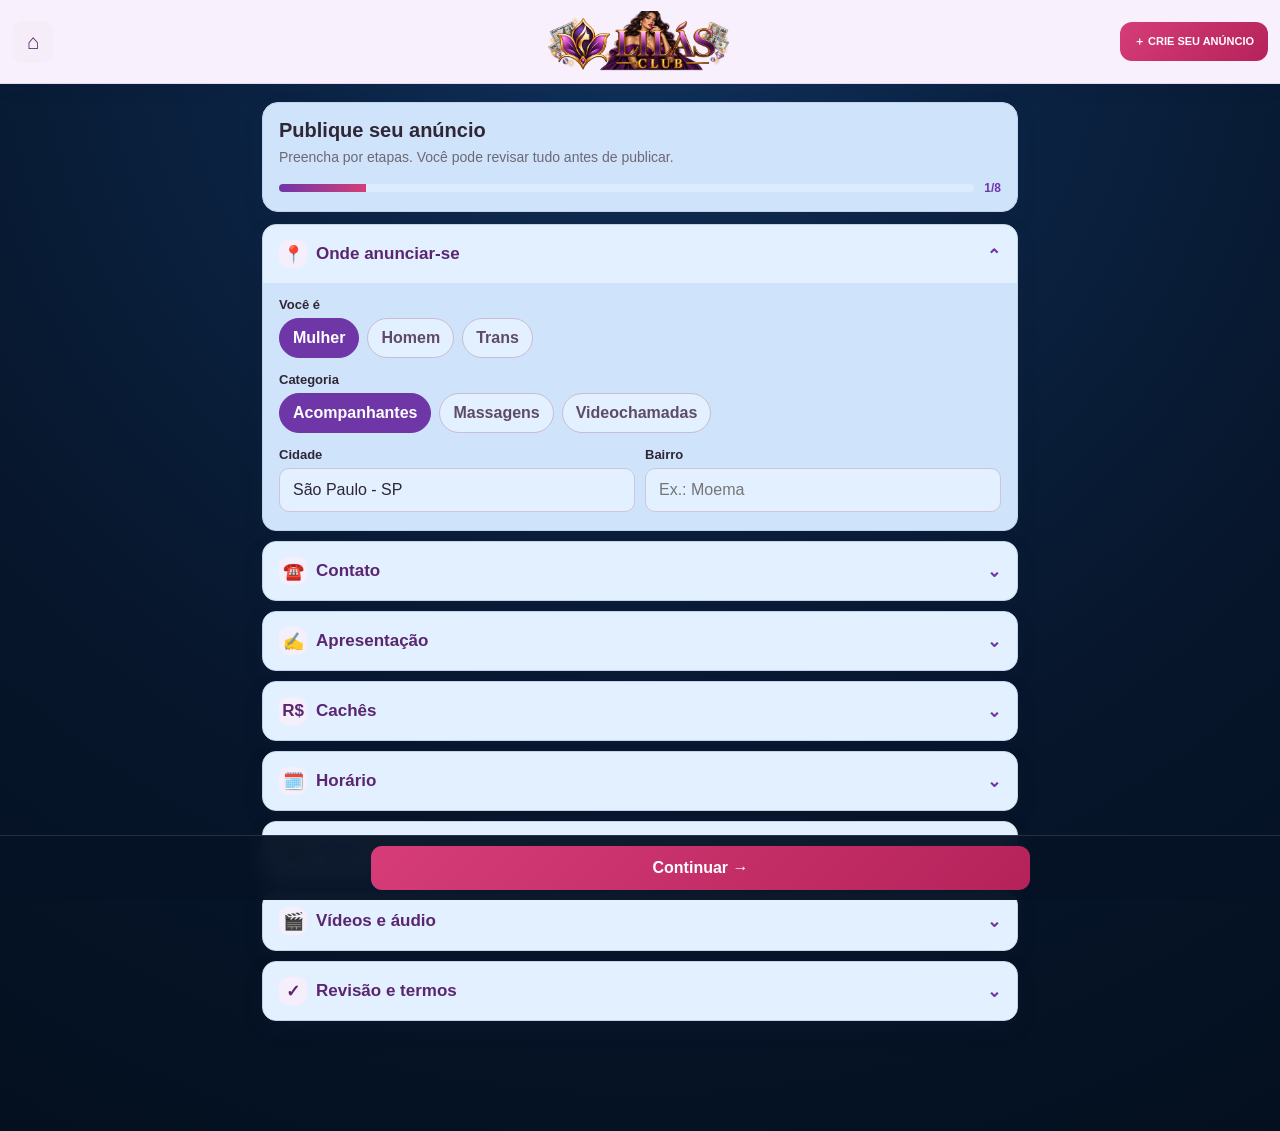
==== anunciar.html @ b7560927 "Add files via upload" ====
<!DOCTYPE html>
<html lang="pt-BR">
<head>
  <meta charset="UTF-8" />
  <meta name="viewport" content="width=device-width, initial-scale=1, viewport-fit=cover" />
  <meta name="theme-color" content="#5b2a86" />
  <title>Criar anúncio | Lilás Club</title>
  <style>
    *{box-sizing:border-box}
    :root{
      --lilas:#6f36a8;--lilas2:#8c52c9;--lilas-claro:#f5effb;--rosa:#d63d78;
      --amarelo:#ffd95a;--texto:#2f2636;--cinza:#6e6874;--borda:#bfd3ea;
      --fundo:#07162c;--branco:#fff;--verde:#1f9d55;--vermelho:#d83343;--azul-bebe:#e2f0ff;--azul-bebe-2:#d3e7ff;--azul-bebe-3:#cfe3fb;
      --sombra:0 8px 24px rgba(61,35,82,.08)
    }
    body{margin:0;font-family:-apple-system,BlinkMacSystemFont,"Segoe UI",Roboto,Arial,sans-serif;background:radial-gradient(circle at top,#12345f 0,#0b2444 28%,#07162c 62%,#04101f 100%);color:var(--texto);min-height:100vh}
    button,input,select,textarea{font:inherit}
    button{cursor:pointer}
    .topbar{min-height:84px;position:sticky;top:0;z-index:30;background:#f8f0fd;display:grid;grid-template-columns:minmax(44px,1fr) auto minmax(44px,1fr);align-items:center;gap:10px;padding:10px 12px;border-bottom:1px solid #e6d6f0;box-shadow:0 4px 16px rgba(43,17,63,.08)}
    .topbar-side{display:flex;align-items:center;gap:8px}.topbar-left{justify-content:flex-start}.topbar-right{justify-content:flex-end}
    .brand{display:flex;align-items:center;justify-content:center;justify-self:center;text-decoration:none}.brand img{display:block;width:min(210px,54vw);max-height:62px;object-fit:contain;object-position:center}
    .icon-btn{border:0;background:#f5eef9;border-radius:12px;width:42px;height:42px;font-size:21px;color:#5b266f}
    .publish{display:inline-flex;align-items:center;justify-content:center;background:linear-gradient(135deg,#d63d78,#b5225a);color:#fff;text-decoration:none;font-size:11px;font-weight:800;padding:12px 14px;border-radius:12px;white-space:nowrap}
    main{max-width:780px;margin:0 auto;padding:18px 12px 100px}
    .intro{background:var(--azul-bebe-3);border:1px solid var(--borda);border-radius:16px;padding:16px;margin-bottom:12px;box-shadow:var(--sombra)}
    .intro h1{font-size:20px;margin:0 0 5px}.intro p{margin:0;color:var(--cinza);font-size:14px;line-height:1.45}
    .progress-wrap{display:flex;align-items:center;gap:10px;margin-top:14px}.progress{height:8px;background:#dcecff;border-radius:99px;overflow:hidden;flex:1}.progress span{display:block;height:100%;width:12.5%;background:linear-gradient(90deg,var(--lilas),var(--rosa));transition:.25s}.progress-text{font-size:12px;font-weight:700;color:var(--lilas)}
    .section{background:var(--azul-bebe-3);border:1px solid var(--borda);border-radius:14px;margin:10px 0;overflow:hidden;box-shadow:var(--sombra)}
    .section-title{width:100%;border:0;background:var(--azul-bebe);display:flex;align-items:center;justify-content:space-between;padding:15px 16px;text-align:left;color:#5b266f;font-weight:800;font-size:17px}
    .section-title .left{display:flex;align-items:center;gap:9px}.badge{width:28px;height:28px;border-radius:9px;background:var(--lilas-claro);display:grid;place-items:center}.chev{transition:.2s;color:var(--lilas)}
    .section.open .chev{transform:rotate(180deg)}
    .section-body{display:none;padding:0 16px 18px}.section.open .section-body{display:block}
    label{display:block;font-size:13px;font-weight:700;margin:14px 0 6px}
    input,select,textarea{width:100%;border:1px solid #cfc5d8;border-radius:10px;padding:12px 13px;background:var(--azul-bebe);color:var(--texto);outline:none}
    input:focus,select:focus,textarea:focus{border-color:var(--lilas2);box-shadow:0 0 0 3px rgba(140,82,201,.12)}
    textarea{min-height:150px;resize:vertical}.hint{font-size:12px;color:var(--cinza);margin-top:5px;line-height:1.4}.counter{text-align:right;font-size:11px;color:var(--cinza);margin-top:4px}
    .chips{display:flex;flex-wrap:wrap;gap:8px}.chip{border:1px solid #cabbd6;background:var(--azul-bebe);padding:10px 13px;border-radius:999px;font-weight:700;color:#5f4b69}.chip.active{background:var(--lilas);border-color:var(--lilas);color:white}
    .grid2{display:grid;grid-template-columns:1fr 1fr;gap:10px}.grid3{display:grid;grid-template-columns:repeat(3,1fr);gap:10px}
    .money{position:relative}.money span{position:absolute;left:13px;top:50%;transform:translateY(-50%);font-weight:800;color:var(--lilas)}.money input{padding-left:31px}
    .days{display:grid;grid-template-columns:repeat(4,1fr);gap:7px}.day{border:1px solid var(--borda);background:var(--azul-bebe);padding:10px 5px;border-radius:9px;font-size:12px;font-weight:800}.day.active{background:var(--lilas-claro);border-color:var(--lilas2);color:var(--lilas)}
    .photo-toolbar{display:flex;justify-content:space-between;gap:10px;align-items:center;margin:8px 0 12px}.upload-btn{display:inline-flex;align-items:center;justify-content:center;gap:7px;background:var(--lilas);color:#fff;border:0;border-radius:10px;padding:11px 14px;font-weight:800}.upload-btn.secondary{background:#dcecff;color:var(--lilas)}
    #fotosInput,#videosInput,#audioInput{display:none}
    .photo-grid{display:grid;grid-template-columns:repeat(3,1fr);gap:9px}.photo-card{aspect-ratio:3/4;background:#eeeaf1;border-radius:12px;overflow:hidden;position:relative;border:2px solid transparent}.photo-card.cover{border-color:var(--amarelo);box-shadow:0 0 0 2px rgba(255,217,90,.3)}.photo-card img{width:100%;height:100%;object-fit:contain;background:#18131c}.photo-actions{position:absolute;left:5px;right:5px;bottom:5px;display:flex;gap:4px}.photo-actions button{flex:1;border:0;border-radius:7px;background:rgba(30,20,36,.78);color:#fff;padding:6px 3px;font-size:10px;font-weight:800}.cover-tag{position:absolute;top:6px;left:6px;background:var(--amarelo);color:#402f00;font-size:10px;font-weight:900;border-radius:6px;padding:4px 6px}
    .empty-box{border:2px dashed #d6c9df;border-radius:12px;padding:24px;text-align:center;color:var(--cinza);background:var(--azul-bebe)}
    .file-list{display:grid;gap:7px;margin-top:10px}.file-item{display:flex;justify-content:space-between;gap:10px;background:var(--azul-bebe-2);border-radius:9px;padding:10px;font-size:12px}.file-item button{border:0;background:transparent;color:var(--vermelho);font-weight:800}
    .check{display:flex;gap:10px;align-items:flex-start;margin:12px 0;font-size:12px;line-height:1.45}.check input{width:20px;height:20px;flex:0 0 auto;margin-top:1px}
    .bottom-bar{position:fixed;left:0;right:0;bottom:0;background:rgba(6,18,37,.96);backdrop-filter:blur(10px);border-top:1px solid rgba(255,255,255,.12);padding:10px 12px calc(10px + env(safe-area-inset-bottom));z-index:30}.bottom-inner{max-width:780px;margin:auto;display:flex;gap:9px}.nav-btn,.publish-btn{border:0;border-radius:11px;padding:13px 14px;font-weight:900}.nav-btn{background:#cfe3fb;color:var(--lilas);min-width:112px}.publish-btn{background:linear-gradient(135deg,var(--rosa),#b5225a);color:white;flex:1}.publish-btn:disabled{opacity:.55}
    .status{display:none;border-radius:10px;padding:12px;margin:10px 0;font-size:13px;font-weight:700}.status.ok{display:block;background:#e9f8ef;color:#18733f}.status.err{display:block;background:#fdecef;color:#a92134}
    @media(max-width:560px){.grid3{grid-template-columns:1fr}.grid2{grid-template-columns:1fr 1fr}.days{grid-template-columns:repeat(4,1fr)}.photo-grid{grid-template-columns:repeat(2,1fr)}.publish{font-size:10px;padding:10px 12px}.brand img{width:min(190px,48vw)}}

    /* Enquadramento automático + editor manual */
    .photo-actions{z-index:4}.photo-actions button[data-adjust]{background:rgba(111,54,168,.92)}
    .frame-mode{position:absolute;top:6px;right:6px;z-index:4;background:rgba(12,17,29,.78);color:#fff;border-radius:7px;padding:4px 6px;font-size:9px;font-weight:900}
    .crop-modal{position:fixed;inset:0;z-index:100;background:rgba(5,10,20,.86);display:none;align-items:center;justify-content:center;padding:14px}.crop-modal.open{display:flex}
    .crop-box{width:min(94vw,430px);max-height:94vh;overflow:auto;background:#fff;border-radius:18px;padding:14px;box-shadow:0 18px 60px rgba(0,0,0,.38)}
    .crop-head{display:flex;align-items:center;justify-content:space-between;gap:10px;margin-bottom:10px}.crop-head strong{color:#5b266f}.crop-close{border:0;background:#edf4ff;width:36px;height:36px;border-radius:50%;font-size:20px}
    .crop-preview{width:100%;aspect-ratio:3/4;background:#17131b;border-radius:14px;overflow:hidden;display:grid;place-items:center}.crop-preview canvas{width:100%;height:100%;display:block}
    .crop-modes{display:grid;grid-template-columns:1fr 1fr;gap:8px;margin:12px 0}.crop-modes button{border:1px solid #cfc5d8;border-radius:10px;padding:10px;background:#eef5ff;color:#55335f;font-weight:900}.crop-modes button.active{background:var(--lilas);color:#fff;border-color:var(--lilas)}
    .crop-controls{display:grid;gap:9px}.crop-controls label{margin:0;font-size:12px}.crop-controls input[type=range]{padding:0;border:0;background:transparent}.crop-controls.disabled{opacity:.42;pointer-events:none}
    .crop-actions{display:grid;grid-template-columns:1fr 1fr;gap:8px;margin-top:12px}.crop-actions button{border:0;border-radius:11px;padding:12px;font-weight:900}.crop-reset{background:#e5efff;color:#5b266f}.crop-save{background:linear-gradient(135deg,var(--lilas),var(--rosa));color:#fff}
    .auto-note{font-size:11px;color:#6e6874;line-height:1.4;margin:8px 0 0}
  
    .video-cards{display:grid;gap:12px;margin-top:12px}.video-card{background:#f7f2fa;border:1px solid #e5d7ec;border-radius:14px;padding:10px}.video-card video{width:100%;aspect-ratio:3/4;object-fit:contain;background:#17131b;border-radius:11px;display:block}.video-name{font-size:12px;font-weight:800;margin:8px 0;overflow:hidden;text-overflow:ellipsis;white-space:nowrap}.video-cover-controls{display:grid;grid-template-columns:1fr 1fr;gap:7px}.video-cover-controls button{border:1px solid #d9c7e2;background:#fff;border-radius:9px;padding:8px;font-weight:800}.video-cover-controls button.active{background:#6d1c8e;color:#fff;border-color:#6d1c8e}.video-slider{margin-top:9px}.video-slider input{width:100%}.video-cover-hint{font-size:11px;color:#7b687f;margin-top:5px}.video-remove{margin-top:8px;width:100%;border:0;background:#eee5f2;border-radius:8px;padding:7px;font-weight:800;color:#60356f}
</style>
</head>
<body>
<header class="topbar">
  <div class="topbar-side topbar-left">
    <a class="icon-btn" href="index.html" aria-label="Início" style="display:grid;place-items:center;text-decoration:none">⌂</a>
  </div>
  <a class="brand" href="index.html"><img src="logo-lilas-club.png" alt="Lilás Club" /></a>
  <div class="topbar-side topbar-right">
    <a class="publish" href="anunciar.html">＋ CRIE SEU ANÚNCIO</a>
  </div>
</header>
<main>
  <div class="intro">
    <h1>Publique seu anúncio</h1>
    <p>Preencha por etapas. Você pode revisar tudo antes de publicar.</p>
    <div class="progress-wrap"><div class="progress"><span id="progressBar"></span></div><div class="progress-text" id="progressText">1/8</div></div>
  </div>
  <div id="status" class="status"></div>

  <section class="section open" data-step="0">
    <button class="section-title" type="button"><span class="left"><span class="badge">📍</span>Onde anunciar-se</span><span class="chev">⌄</span></button>
    <div class="section-body">
      <label>Você é</label><div class="chips" data-choice="genero"><button class="chip active" data-value="Mulher" type="button">Mulher</button><button class="chip" data-value="Homem" type="button">Homem</button><button class="chip" data-value="Trans" type="button">Trans</button></div>
      <label>Categoria</label><div class="chips" data-choice="categoria"><button class="chip active" data-value="Acompanhantes" type="button">Acompanhantes</button><button class="chip" data-value="Massagens" type="button">Massagens</button><button class="chip" data-value="Videochamadas" type="button">Videochamadas</button></div>
      <div class="grid2"><div><label for="cidade">Cidade</label><input id="cidade" value="São Paulo - SP" placeholder="Cidade" /></div><div><label for="bairro">Bairro</label><input id="bairro" placeholder="Ex.: Moema" /></div></div>
    </div>
  </section>

  <section class="section" data-step="1">
    <button class="section-title" type="button"><span class="left"><span class="badge">☎️</span>Contato</span><span class="chev">⌄</span></button>
    <div class="section-body"><label for="telefone">Telefone / WhatsApp</label><input id="telefone" inputmode="tel" placeholder="(11) 99999-9999" /><div class="hint">O número poderá ser usado como contato do anúncio.</div></div>
  </section>

  <section class="section" data-step="2">
    <button class="section-title" type="button"><span class="left"><span class="badge">✍️</span>Apresentação</span><span class="chev">⌄</span></button>
    <div class="section-body">
      <label for="nome">Nome do perfil</label><input id="nome" maxlength="40" placeholder="Como quer aparecer no site" />
      <label for="idade">Idade</label><select id="idade"><option value="">Selecione sua idade</option></select>
      <label for="titulo">Título do anúncio</label><input id="titulo" maxlength="70" placeholder="Uma frase curta para o seu anúncio" /><div class="counter"><span id="tituloCount">0</span>/70</div>
      <label for="descricao">Texto</label><textarea id="descricao" maxlength="1200" placeholder="Escreva sua apresentação..."></textarea><div class="counter"><span id="descCount">0</span>/1200</div>
    </div>
  </section>

  <section class="section" data-step="3">
    <button class="section-title" type="button"><span class="left"><span class="badge">R$</span>Cachês</span><span class="chev">⌄</span></button>
    <div class="section-body">
      <div class="grid3">
        <div><label for="preco15">15 minutos</label><div class="money"><span>R$</span><input id="preco15" inputmode="decimal" placeholder="0" /></div></div>
        <div><label for="preco30">30 minutos</label><div class="money"><span>R$</span><input id="preco30" inputmode="decimal" placeholder="0" /></div></div>
        <div><label for="preco60">1 hora</label><div class="money"><span>R$</span><input id="preco60" inputmode="decimal" placeholder="0" /></div></div>
      </div>
      <div class="hint">Valores são opcionais no protótipo e podem ser alterados depois.</div>
    </div>
  </section>

  <section class="section" data-step="4">
    <button class="section-title" type="button"><span class="left"><span class="badge">🗓️</span>Horário</span><span class="chev">⌄</span></button>
    <div class="section-body">
      <label>Dias disponíveis</label><div class="days" id="days"><button class="day active" data-day="Seg" type="button">Seg</button><button class="day active" data-day="Ter" type="button">Ter</button><button class="day active" data-day="Qua" type="button">Qua</button><button class="day active" data-day="Qui" type="button">Qui</button><button class="day active" data-day="Sex" type="button">Sex</button><button class="day" data-day="Sáb" type="button">Sáb</button><button class="day" data-day="Dom" type="button">Dom</button></div>
      <div class="grid2"><div><label for="horaInicio">Das</label><input id="horaInicio" type="time" value="09:00" /></div><div><label for="horaFim">Até</label><input id="horaFim" type="time" value="22:00" /></div></div>
    </div>
  </section>

  <section class="section" data-step="5">
    <button class="section-title" type="button"><span class="left"><span class="badge">📷</span>Fotos</span><span class="chev">⌄</span></button>
    <div class="section-body">
      <p class="hint"><b>Teste atual: até 6 fotos.</b> Depois aumentamos para 12. Toque em “Capa” para escolher a primeira foto do anúncio.</p>
      <div class="photo-toolbar"><label class="upload-btn" for="fotosInput">＋ Adicionar fotos</label><button class="upload-btn secondary" id="limparFotos" type="button">Limpar</button></div>
      <input id="fotosInput" type="file" accept="image/*" multiple />
      <div id="photoGrid" class="photo-grid"></div><div id="photoEmpty" class="empty-box">Nenhuma foto adicionada ainda.</div>
    </div>
  </section>

  <section class="section" data-step="6">
    <button class="section-title" type="button"><span class="left"><span class="badge">🎬</span>Vídeos e áudio</span><span class="chev">⌄</span></button>
    <div class="section-body">
      <label>Vídeos</label><div class="hint">O sistema escolhe uma capa automaticamente. Se quiser, você pode escolher manualmente o quadro do vídeo antes de publicar.</div>
      <label class="upload-btn" for="videosInput" style="margin-top:10px">＋ Adicionar vídeos</label><input id="videosInput" type="file" accept="video/*" multiple /><div id="videoList" class="video-cards"></div>
      <label style="margin-top:18px">Áudio de apresentação</label><div class="hint">Você poderá colocar um áudio curto de apresentação.</div>
      <label class="upload-btn" for="audioInput" style="margin-top:10px;background:var(--verde)">🎤 Carregar áudio</label><input id="audioInput" type="file" accept="audio/*" /><div id="audioList" class="file-list"></div>
    </div>
  </section>

  <section class="section" data-step="7">
    <button class="section-title" type="button"><span class="left"><span class="badge">✓</span>Revisão e termos</span><span class="chev">⌄</span></button>
    <div class="section-body">
      <label class="check"><input id="adulto" type="checkbox" /> <span>Declaro que sou maior de 18 anos e que todas as pessoas eventualmente exibidas no anúncio são adultas e consentiram com a publicação.</span></label>
      <label class="check"><input id="responsavel" type="checkbox" /> <span>Declaro que as informações enviadas são de minha responsabilidade e aceito as regras, a política de privacidade e os termos do Lilás Club.</span></label>
      <div class="hint">O Lilás Club não permite conteúdo envolvendo menores, coerção, exploração ou publicação sem consentimento.</div>
    </div>
  </section>
</main>


<div id="cropModal" class="crop-modal" aria-hidden="true">
  <div class="crop-box">
    <div class="crop-head"><strong>Ajustar enquadramento</strong><button id="cropClose" class="crop-close" type="button">×</button></div>
    <div class="crop-preview"><canvas id="cropCanvas" width="900" height="1200"></canvas></div>
    <div class="crop-modes">
      <button id="modeAuto" type="button" class="active">✨ Automático</button>
      <button id="modeManual" type="button">✋ Manual</button>
    </div>
    <div id="manualControls" class="crop-controls disabled">
      <label>Zoom <input id="cropZoom" type="range" min="100" max="220" value="100"></label>
      <label>Horizontal <input id="cropX" type="range" min="0" max="100" value="50"></label>
      <label>Vertical <input id="cropY" type="range" min="0" max="100" value="50"></label>
    </div>
    <p class="auto-note">Automático mantém a foto inteira e completa o card discretamente. Manual permite ampliar e mover a imagem antes de publicar.</p>
    <div class="crop-actions"><button id="cropReset" class="crop-reset" type="button">↺ Restaurar</button><button id="cropSave" class="crop-save" type="button">Usar enquadramento</button></div>
  </div>
</div>

<div class="bottom-bar"><div class="bottom-inner"><button id="prevBtn" class="nav-btn" type="button">← Voltar</button><button id="nextBtn" class="publish-btn" type="button">Continuar →</button></div></div>

<script>
  const sections=[...document.querySelectorAll('.section')];
  let current=0;
  let genero='Mulher', categoria='Acompanhantes';
  let fotos=[]; let fotoOriginais=[]; let fotoModos=[]; let capaIndex=0; let videos=[]; let videoItens=[]; let audio='';
  let editIndex=-1, editMode='auto', editorImg=null;
  const MAX_FOTOS=6;
  const $=id=>document.getElementById(id);

  for(let i=18;i<=70;i++){ const o=document.createElement('option'); o.value=i; o.textContent=i+' anos'; $('idade').appendChild(o); }

  function openStep(n){ current=Math.max(0,Math.min(sections.length-1,n)); sections.forEach((s,i)=>s.classList.toggle('open',i===current)); sections[current].scrollIntoView({behavior:'smooth',block:'start'}); $('progressBar').style.width=((current+1)/sections.length*100)+'%'; $('progressText').textContent=(current+1)+'/'+sections.length; $('prevBtn').style.visibility=current===0?'hidden':'visible'; $('nextBtn').textContent=current===sections.length-1?'Publicar anúncio':'Continuar →'; }
  document.querySelectorAll('.section-title').forEach((b,i)=>b.addEventListener('click',()=>openStep(i)));
  $('prevBtn').addEventListener('click',()=>openStep(current-1));
  $('nextBtn').addEventListener('click',()=>{ if(current<sections.length-1){ if(validateStep(current)) openStep(current+1); } else publicar(); });

  document.querySelectorAll('[data-choice]').forEach(group=>group.addEventListener('click',e=>{ const btn=e.target.closest('.chip'); if(!btn)return; group.querySelectorAll('.chip').forEach(x=>x.classList.remove('active')); btn.classList.add('active'); if(group.dataset.choice==='genero')genero=btn.dataset.value; else categoria=btn.dataset.value; }));
  $('days').addEventListener('click',e=>{const b=e.target.closest('.day'); if(b)b.classList.toggle('active')});
  $('titulo').addEventListener('input',()=> $('tituloCount').textContent=$('titulo').value.length);
  $('descricao').addEventListener('input',()=> $('descCount').textContent=$('descricao').value.length);

  function validateStep(step){ hideStatus(); if(step===0 && (!$('cidade').value.trim()||!$('bairro').value.trim())) return fail('Preencha cidade e bairro.'); if(step===1 && !$('telefone').value.trim()) return fail('Informe um telefone ou WhatsApp.'); if(step===2 && (!$('nome').value.trim()||!$('idade').value||!$('titulo').value.trim()||!$('descricao').value.trim())) return fail('Complete nome, idade, título e apresentação.'); return true; }
  function fail(msg){ showStatus(msg,'err'); return false; }
  function showStatus(msg,type){ const s=$('status'); s.textContent=msg; s.className='status '+type; s.scrollIntoView({behavior:'smooth',block:'center'}); }
  function hideStatus(){ $('status').className='status'; }

  function loadImageFromFile(file,maxSide=1800,quality=.88){
    return new Promise((resolve,reject)=>{
      const reader=new FileReader();
      reader.onload=e=>{const img=new Image(); img.onload=()=>{
        const scale=Math.min(1,maxSide/Math.max(img.width,img.height));
        const c=document.createElement('canvas'); c.width=Math.max(1,Math.round(img.width*scale)); c.height=Math.max(1,Math.round(img.height*scale));
        const x=c.getContext('2d'); x.imageSmoothingQuality='high'; x.drawImage(img,0,0,c.width,c.height);
        resolve(c.toDataURL('image/jpeg',quality));
      }; img.onerror=reject; img.src=e.target.result;}; reader.onerror=reject; reader.readAsDataURL(file);
    });
  }

  function imageFromData(src){return new Promise((resolve,reject)=>{const i=new Image();i.onload=()=>resolve(i);i.onerror=reject;i.src=src})}
  function drawCover(ctx,img,w,h,zoom=1,posX=.5,posY=.5){
    const base=Math.max(w/img.width,h/img.height), sc=base*zoom, dw=img.width*sc, dh=img.height*sc;
    const overflowX=Math.max(0,dw-w), overflowY=Math.max(0,dh-h);
    const dx=-overflowX*posX, dy=-overflowY*posY; ctx.drawImage(img,dx,dy,dw,dh);
  }
  function drawAutoFrame(ctx,img,w,h){
    ctx.clearRect(0,0,w,h); ctx.save(); ctx.filter='blur(34px) brightness(.58)';
    drawCover(ctx,img,w,h,1.16,.5,.5); ctx.restore();
    ctx.fillStyle='rgba(10,8,12,.12)';ctx.fillRect(0,0,w,h);
    const sc=Math.min(w/img.width,h/img.height), dw=img.width*sc, dh=img.height*sc;
    ctx.drawImage(img,(w-dw)/2,(h-dh)/2,dw,dh);
  }
  async function makeAutoFrame(src){const img=await imageFromData(src);const c=document.createElement('canvas');c.width=900;c.height=1200;drawAutoFrame(c.getContext('2d'),img,900,1200);return c.toDataURL('image/jpeg',.86)}

  $('fotosInput').addEventListener('change',async e=>{
    const files=[...e.target.files], available=MAX_FOTOS-fotos.length; if(available<=0)return fail('Você já adicionou '+MAX_FOTOS+' fotos.');
    for(const f of files.slice(0,available)){ if(!f.type.startsWith('image/'))continue; try{
      const original=await loadImageFromFile(f); fotoOriginais.push(original); fotos.push(await makeAutoFrame(original)); fotoModos.push('auto');
    }catch{}}
    if(fotos.length===1)capaIndex=0; renderFotos(); e.target.value='';
  });
  $('limparFotos').addEventListener('click',()=>{fotos=[];fotoOriginais=[];fotoModos=[];capaIndex=0;renderFotos()});
  function renderFotos(){ const g=$('photoGrid'); g.innerHTML=''; $('photoEmpty').style.display=fotos.length?'none':'block'; fotos.forEach((src,i)=>{ const d=document.createElement('div'); d.className='photo-card'+(i===capaIndex?' cover':''); d.innerHTML=`${i===capaIndex?'<span class="cover-tag">CAPA</span>':''}<span class="frame-mode">${fotoModos[i]==='manual'?'MANUAL':'AUTO'}</span><img alt="Foto ${i+1}" src="${src}"><div class="photo-actions"><button type="button" data-cover="${i}">Capa</button><button type="button" data-adjust="${i}">Ajustar</button><button type="button" data-remove="${i}">Excluir</button></div>`; g.appendChild(d); }); }
  $('photoGrid').addEventListener('click',e=>{ const c=e.target.dataset.cover, a=e.target.dataset.adjust, r=e.target.dataset.remove; if(c!==undefined){capaIndex=Number(c);renderFotos()} if(a!==undefined)openEditor(Number(a)); if(r!==undefined){const idx=Number(r);fotos.splice(idx,1);fotoOriginais.splice(idx,1);fotoModos.splice(idx,1); if(capaIndex>=fotos.length)capaIndex=Math.max(0,fotos.length-1); else if(idx<capaIndex)capaIndex--; renderFotos()} });

  const cropCtx=$('cropCanvas').getContext('2d');
  async function openEditor(i){editIndex=i;editorImg=await imageFromData(fotoOriginais[i]||fotos[i]);editMode=fotoModos[i]||'auto';$('cropZoom').value=100;$('cropX').value=50;$('cropY').value=50;$('cropModal').classList.add('open');$('cropModal').setAttribute('aria-hidden','false');setMode(editMode);drawEditor()}
  function closeEditor(){$('cropModal').classList.remove('open');$('cropModal').setAttribute('aria-hidden','true');editIndex=-1;editorImg=null}
  function setMode(m){editMode=m;$('modeAuto').classList.toggle('active',m==='auto');$('modeManual').classList.toggle('active',m==='manual');$('manualControls').classList.toggle('disabled',m==='auto');drawEditor()}
  function drawEditor(){if(!editorImg)return;const c=$('cropCanvas'),w=c.width,h=c.height;if(editMode==='auto')drawAutoFrame(cropCtx,editorImg,w,h);else{cropCtx.clearRect(0,0,w,h);cropCtx.fillStyle='#17131b';cropCtx.fillRect(0,0,w,h);drawCover(cropCtx,editorImg,w,h,Number($('cropZoom').value)/100,Number($('cropX').value)/100,Number($('cropY').value)/100)}}
  $('modeAuto').addEventListener('click',()=>setMode('auto'));$('modeManual').addEventListener('click',()=>setMode('manual'));
  ['cropZoom','cropX','cropY'].forEach(id=>$(id).addEventListener('input',drawEditor));
  $('cropReset').addEventListener('click',()=>{$('cropZoom').value=100;$('cropX').value=50;$('cropY').value=50;setMode('auto')});
  $('cropClose').addEventListener('click',closeEditor);$('cropModal').addEventListener('click',e=>{if(e.target===$('cropModal'))closeEditor()});
  $('cropSave').addEventListener('click',()=>{if(editIndex<0)return;drawEditor();fotos[editIndex]=$('cropCanvas').toDataURL('image/jpeg',.86);fotoModos[editIndex]=editMode;renderFotos();closeEditor()});

  $('videosInput').addEventListener('change',e=>{
    videoItens.forEach(v=>{if(v.url)URL.revokeObjectURL(v.url)});
    const fs=[...e.target.files].slice(0,3);
    videoItens=fs.map(f=>({name:f.name,url:URL.createObjectURL(f),mode:'auto',time:0,duration:0}));
    videos=fs.map(f=>f.name); renderFiles(); e.target.value='';
  });
  $('audioInput').addEventListener('change',e=>{ audio=e.target.files[0]?.name||''; renderFiles(); });
  function setVideoMode(i,mode){const v=videoItens[i];if(!v)return;v.mode=mode;if(mode==='auto'&&v.duration){v.time=Math.min(Math.max(v.duration*.12,.2),1.5)}renderFiles()}
  function setVideoTime(i,value){const v=videoItens[i];if(!v)return;v.mode='manual';v.time=Number(value)||0;const el=document.querySelector(`[data-video-preview="${i}"]`);if(el&&isFinite(v.time))el.currentTime=v.time;const tag=document.querySelector(`[data-video-time="${i}"]`);if(tag)tag.textContent=v.time.toFixed(1)+'s'}
  function removeVideo(i){const v=videoItens[i];if(v?.url)URL.revokeObjectURL(v.url);videoItens.splice(i,1);videos.splice(i,1);renderFiles()}
  function onVideoMeta(i,el){const v=videoItens[i];if(!v)return;v.duration=Number(el.duration)||0;if(v.mode==='auto'){v.time=Math.min(Math.max(v.duration*.12,.2),1.5)}el.currentTime=Math.min(v.time,Math.max(0,v.duration-.05));const r=document.querySelector(`[data-video-range="${i}"]`);if(r){r.max=Math.max(.1,v.duration);r.value=v.time}const t=document.querySelector(`[data-video-time="${i}"]`);if(t)t.textContent=v.time.toFixed(1)+'s'}
  function renderFiles(){
    $('videoList').innerHTML=videoItens.map((v,i)=>`<div class="video-card"><video data-video-preview="${i}" src="${v.url}" muted playsinline preload="metadata" onloadedmetadata="onVideoMeta(${i},this)"></video><div class="video-name">🎬 ${escapeHtml(v.name)}</div><div class="video-cover-controls"><button type="button" class="${v.mode==='auto'?'active':''}" onclick="setVideoMode(${i},'auto')">✨ Capa automática</button><button type="button" class="${v.mode==='manual'?'active':''}" onclick="setVideoMode(${i},'manual')">✋ Escolher quadro</button></div><div class="video-slider"><input data-video-range="${i}" type="range" min="0" max="${Math.max(.1,v.duration||1)}" step="0.1" value="${v.time||0}" ${v.mode==='manual'?'':'disabled'} oninput="setVideoTime(${i},this.value)"><div class="video-cover-hint">Quadro da capa: <b data-video-time="${i}">${(v.time||0).toFixed(1)}s</b> · ${v.mode==='auto'?'automático':'manual'}</div></div><button class="video-remove" type="button" onclick="removeVideo(${i})">Excluir vídeo</button></div>`).join('');
    $('audioList').innerHTML=audio?`<div class="file-item"><span>🎤 ${escapeHtml(audio)}</span><button type="button" onclick="audio='';renderFiles()">Excluir</button></div>`:'';
  }
  function escapeHtml(s){return s.replace(/[&<>'"]/g,c=>({'&':'&amp;','<':'&lt;','>':'&gt;',"'":'&#39;','"':'&quot;'}[c]))}

  function publicar(){ hideStatus(); if(!$('adulto').checked||!$('responsavel').checked)return fail('Marque as duas declarações antes de publicar.'); if(!$('nome').value.trim()||!$('cidade').value.trim()||!$('bairro').value.trim())return fail('Revise os campos obrigatórios do cadastro.');
    const dias=[...document.querySelectorAll('.day.active')].map(b=>b.dataset.day);
    const perfil={
      nome:$('nome').value.trim(), categoria, cidade:$('cidade').value.trim(), bairro:$('bairro').value.trim(), descricao:$('descricao').value.trim(), foto:fotos[capaIndex]||'',
      genero, telefone:$('telefone').value.trim(), idade:Number($('idade').value), titulo:$('titulo').value.trim(),
      caches:{min15:$('preco15').value.trim(),min30:$('preco30').value.trim(),hora1:$('preco60').value.trim()},
      horario:{dias,inicio:$('horaInicio').value,fim:$('horaFim').value}, fotos, fotoModos, capaIndex, videos, videoCapas:videoItens.map(v=>({nome:v.name,modo:v.mode,tempo:Number((v.time||0).toFixed(1))})), audio,
      atualizadoEm:new Date().toISOString()
    };
    try{ localStorage.setItem('lilasPerfil',JSON.stringify(perfil)); showStatus('Anúncio salvo com sucesso! Abrindo a página inicial…','ok'); setTimeout(()=>window.location.href='index.html',700); }
    catch(err){ fail('As fotos ficaram grandes demais para este protótipo. Tente usar menos fotos por enquanto.'); }
  }

  renderFotos(); openStep(0);
</script>
</body>
</html>
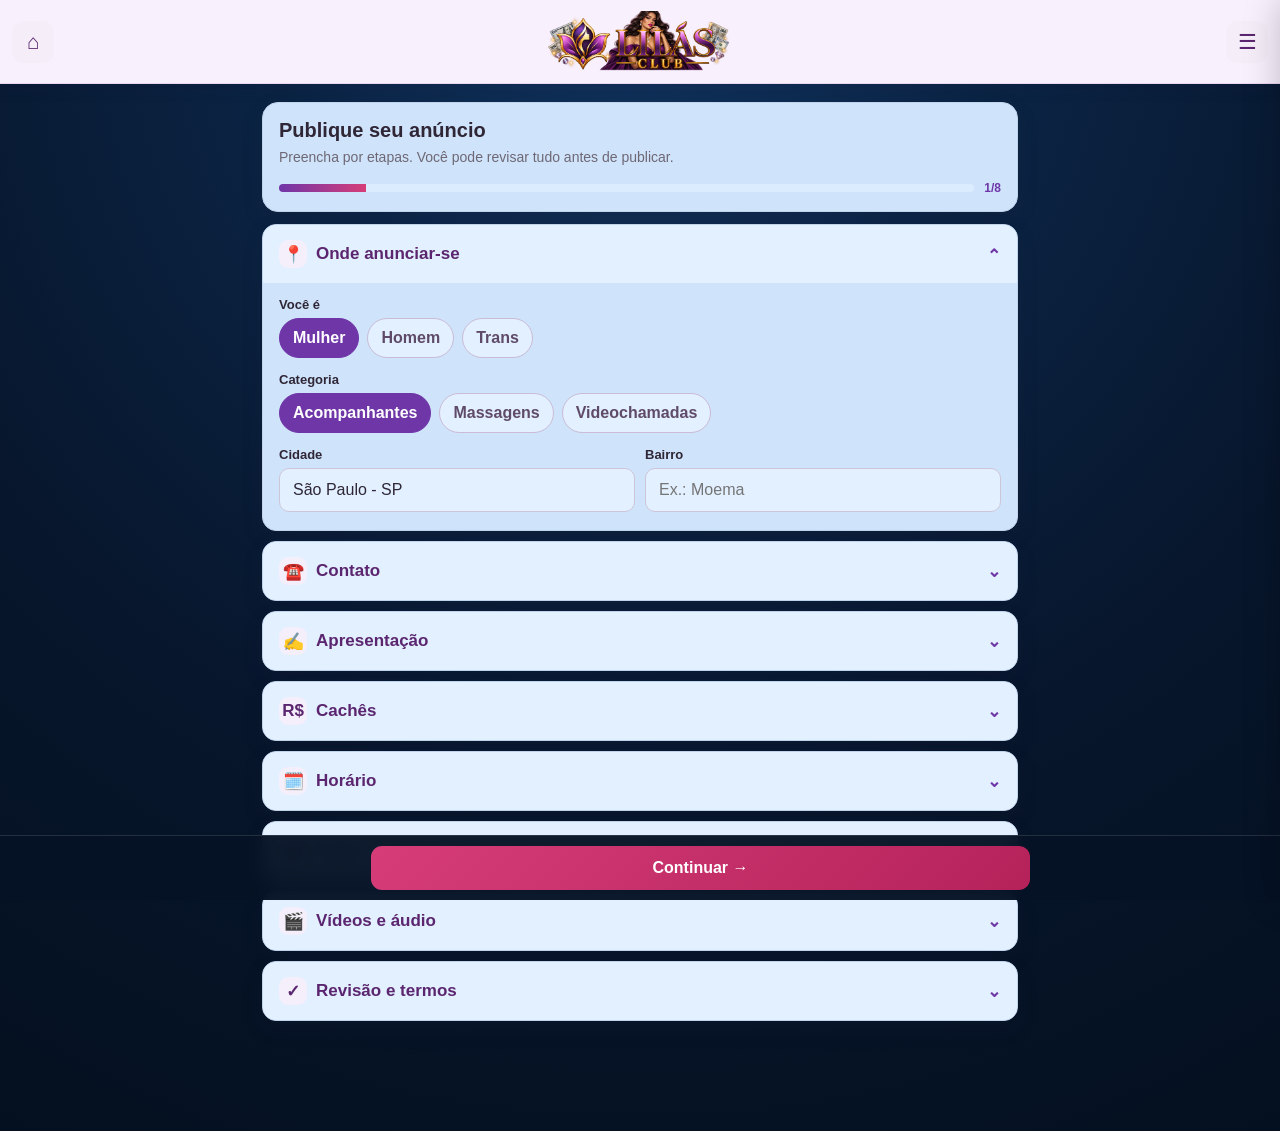
==== commit 2da4650a: "Add files via upload" ====
--- a/anunciar.html
+++ b/anunciar.html
@@ -61,6 +61,15 @@
     .auto-note{font-size:11px;color:#6e6874;line-height:1.4;margin:8px 0 0}
   
     .video-cards{display:grid;gap:12px;margin-top:12px}.video-card{background:#f7f2fa;border:1px solid #e5d7ec;border-radius:14px;padding:10px}.video-card video{width:100%;aspect-ratio:3/4;object-fit:contain;background:#17131b;border-radius:11px;display:block}.video-name{font-size:12px;font-weight:800;margin:8px 0;overflow:hidden;text-overflow:ellipsis;white-space:nowrap}.video-cover-controls{display:grid;grid-template-columns:1fr 1fr;gap:7px}.video-cover-controls button{border:1px solid #d9c7e2;background:#fff;border-radius:9px;padding:8px;font-weight:800}.video-cover-controls button.active{background:#6d1c8e;color:#fff;border-color:#6d1c8e}.video-slider{margin-top:9px}.video-slider input{width:100%}.video-cover-hint{font-size:11px;color:#7b687f;margin-top:5px}.video-remove{margin-top:8px;width:100%;border:0;background:#eee5f2;border-radius:8px;padding:7px;font-weight:800;color:#60356f}
+
+    /* Cabeçalho completo: mesma identidade, logo central e menu funcional */
+    .top-menu-drawer{position:fixed;right:-320px;top:0;bottom:0;width:min(310px,88vw);z-index:90;background:#f8f0fd;padding:22px;transition:right .24s ease;box-shadow:-10px 0 35px rgba(0,0,0,.22)}
+    .top-menu-drawer.open{right:0}.top-menu-drawer .drawer-close{float:right;border:0;background:transparent;font-size:30px;color:#5b266f}
+    .top-menu-drawer .drawer-logo{display:block;width:210px;max-width:80%;margin:10px auto 24px;height:auto}
+    .top-menu-drawer a{display:block;padding:14px 4px;border-bottom:1px solid #e6d6f0;text-decoration:none;color:#34263b;font-weight:800}
+    .top-menu-drawer .drawer-signup{margin-top:10px;border:0;border-radius:12px;text-align:center;background:linear-gradient(135deg,#d63d78,#b5225a);color:white}
+    .top-menu-overlay{position:fixed;inset:0;z-index:80;background:rgba(20,8,25,.48);display:none}.top-menu-overlay.open{display:block}
+
 </style>
 </head>
 <body>
@@ -69,10 +78,21 @@
     <a class="icon-btn" href="index.html" aria-label="Início" style="display:grid;place-items:center;text-decoration:none">⌂</a>
   </div>
   <a class="brand" href="index.html"><img src="logo-lilas-club.png" alt="Lilás Club" /></a>
-  <div class="topbar-side topbar-right">
-    <a class="publish" href="anunciar.html">＋ CRIE SEU ANÚNCIO</a>
-  </div>
+  <div class="topbar-side topbar-right"><button id="menuBtn" class="icon-btn" type="button" aria-label="Menu">☰</button></div>
 </header>
+<nav id="topMenuDrawer" class="top-menu-drawer" aria-hidden="true">
+  <button id="closeTopMenu" class="drawer-close" type="button" aria-label="Fechar menu">×</button>
+  <img class="drawer-logo" src="logo-lilas-club.png" alt="Lilás Club">
+  <a href="index.html">Início</a>
+  <a class="drawer-signup" href="anunciar.html">＋ CRIE SEU ANÚNCIO</a>
+  <a href="index.html#cards">Perfis</a>
+  <a href="index.html">Cidades</a>
+  <a href="#">Preços</a>
+  <a href="#">Painel de controle</a>
+  <a href="#">Termos de uso</a>
+  <a href="#">Privacidade</a>
+</nav>
+<div id="topMenuOverlay" class="top-menu-overlay"></div>
 <main>
   <div class="intro">
     <h1>Publique seu anúncio</h1>
@@ -177,6 +197,16 @@
 <div class="bottom-bar"><div class="bottom-inner"><button id="prevBtn" class="nav-btn" type="button">← Voltar</button><button id="nextBtn" class="publish-btn" type="button">Continuar →</button></div></div>
 
 <script>
+  const topMenuDrawer=document.getElementById('topMenuDrawer');
+  const topMenuOverlay=document.getElementById('topMenuOverlay');
+  const menuBtn=document.getElementById('menuBtn');
+  const closeTopMenu=document.getElementById('closeTopMenu');
+  function setTopMenu(open){topMenuDrawer.classList.toggle('open',open);topMenuOverlay.classList.toggle('open',open);topMenuDrawer.setAttribute('aria-hidden',open?'false':'true');document.body.style.overflow=open?'hidden':''}
+  menuBtn?.addEventListener('click',()=>setTopMenu(true));
+  closeTopMenu?.addEventListener('click',()=>setTopMenu(false));
+  topMenuOverlay?.addEventListener('click',()=>setTopMenu(false));
+  document.addEventListener('keydown',e=>{if(e.key==='Escape')setTopMenu(false)});
+
   const sections=[...document.querySelectorAll('.section')];
   let current=0;
   let genero='Mulher', categoria='Acompanhantes';
